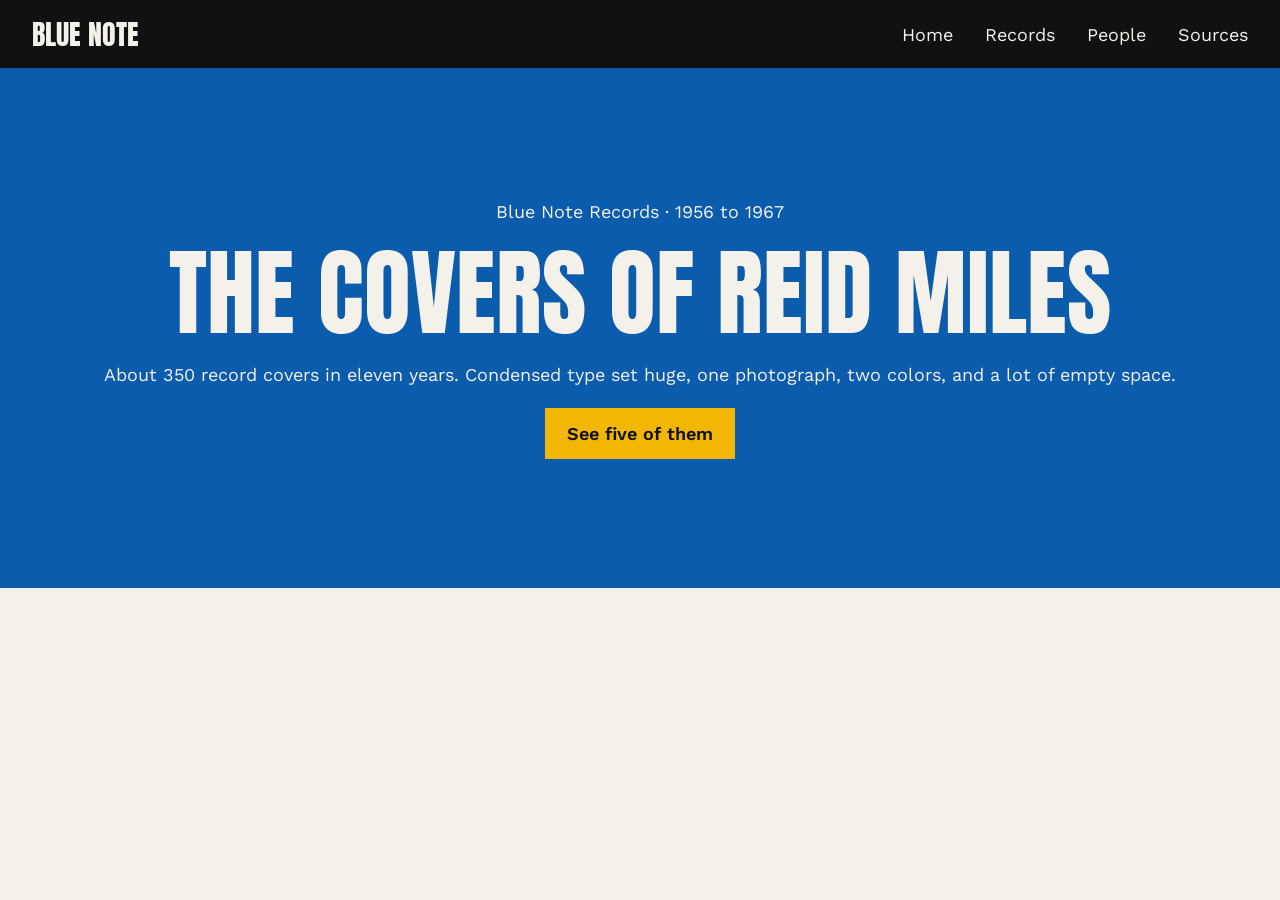
==== pages/blue-note.html @ 9ff17aea "css" ====
<!DOCTYPE html>
<html lang="en">
<head>
    <meta charset="utf-8">
    <meta name="viewport" content="width=device-width, initial-scale=1.0">
    <title>Blue Note, the covers of Reid Miles</title>

    <link rel="preconnect" href="https://fonts.googleapis.com">
    <link rel="preconnect" href="https://fonts.gstatic.com" crossorigin>
    <link href="https://fonts.googleapis.com/css2?family=Anton&family=Work+Sans:wght@400;600&display=swap" rel="stylesheet">

    <link rel="stylesheet" href="../css/styles.css">
</head>
<body>
  
<header class="site-header">
    <a class="logo" href="../index.html">Blue Note</a>
    <nav>
        <ul>
            <li><a href="../index.html">Home</a></li>
            <li><a href="#records">Records</a></li>
            <li><a href="#people">People</a></li>
            <li><a href="#sources">Sources</a></li>
        </ul>
    </nav>
</header>

<section class="hero">
    <p>Blue Note Records &middot; 1956 to 1967</p>
    <h1>The covers of Reid Miles</h1>
    <p>About 350 record covers in eleven years. 
        Condensed type set huge, one photograph, two colors,
        and a lot of empty space.</p>
    <a class="button" href="#records">See five of them</a>
</section>

</body>
</html>
---- css/styles.css ----
* {
    box-sizing: border-box;
    margin: 0;
    padding: 0;
}

body {
    background: #f4f1ea;
    color: #111111;
    font-family: 'Work Sans', sans-serif;
    font-size: 18px;
    line-height: 1.5;
}

h1, h2, h3, .logo {
    font-family: 'Anton', sans-serif;
    font-weight: 400;
    text-transform: uppercase;
    line-height: 1;
}

.site-header {
    display: flex;
    justify-content: space-between;
    align-items: center;
    padding: 20px 32px;
    background: #111111;
    color: #f4f1ea;
}

.site-header a {
    color: #f4f1ea;
    text-decoration: none;
}

.logo {
    font-size: 28px;
}

nav ul {
    display: flex;
    gap: 32px;
    list-style: none;
}

.hero {
    display: flex;
    flex-direction: column;
    justify-content: center;
    align-items: center;
    gap: 20px;
    min-height: 520px;
    padding: 48px 32px;
    background: #0b5cad;
    color: #f4f1ea;
    text-align: center;
}

.hero h1 {
    font-size: 96px;
}

.button {
    padding: 12px 22px;
    background: #f2b705;
    color: #111111;
    font-weight: 600;
    text-decoration: none;
}
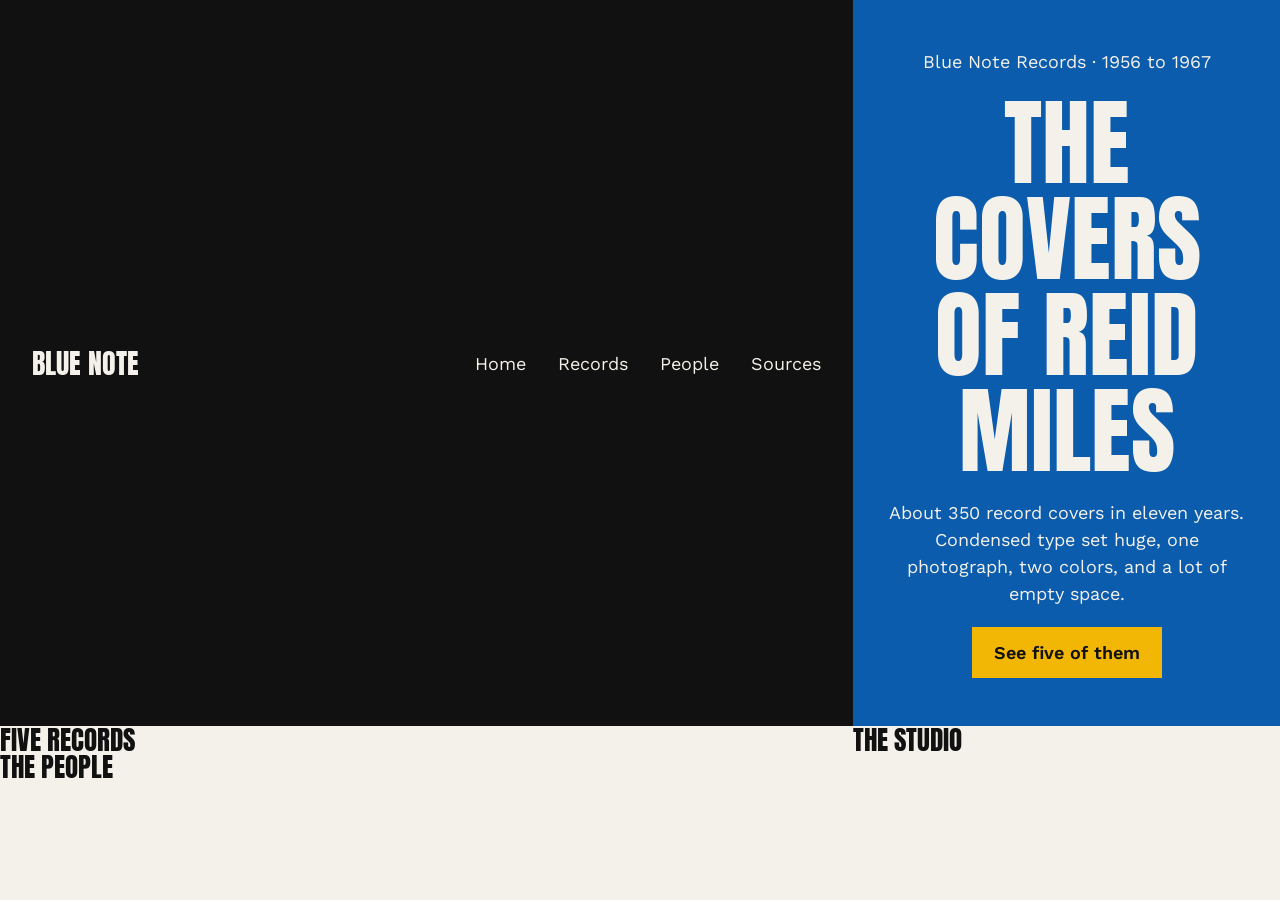
==== commit 9c441240: "idk why this isnt working" ====
--- a/pages/blue-note.html
+++ b/pages/blue-note.html
@@ -34,5 +34,17 @@
     <a class="button" href="#records">See five of them</a>
 </section>
 
+<section class="Records" id="Records">
+    <h2>Five Records</h2>
+</section>
+
+<aside class="studio">
+    <h2>The Studio</h2>
+</aside>
+
+<section class="People" id="People">
+    <h2>The People</h2>
+</section>
+
 </body>
 </html>
--- a/css/styles.css
+++ b/css/styles.css
@@ -5,6 +5,8 @@
 }
 
 body {
+    display: grid;
+    grid-template-columns: 2fr 1fr;
     background: #f4f1ea;
     color: #111111;
     font-family: 'Work Sans', sans-serif;
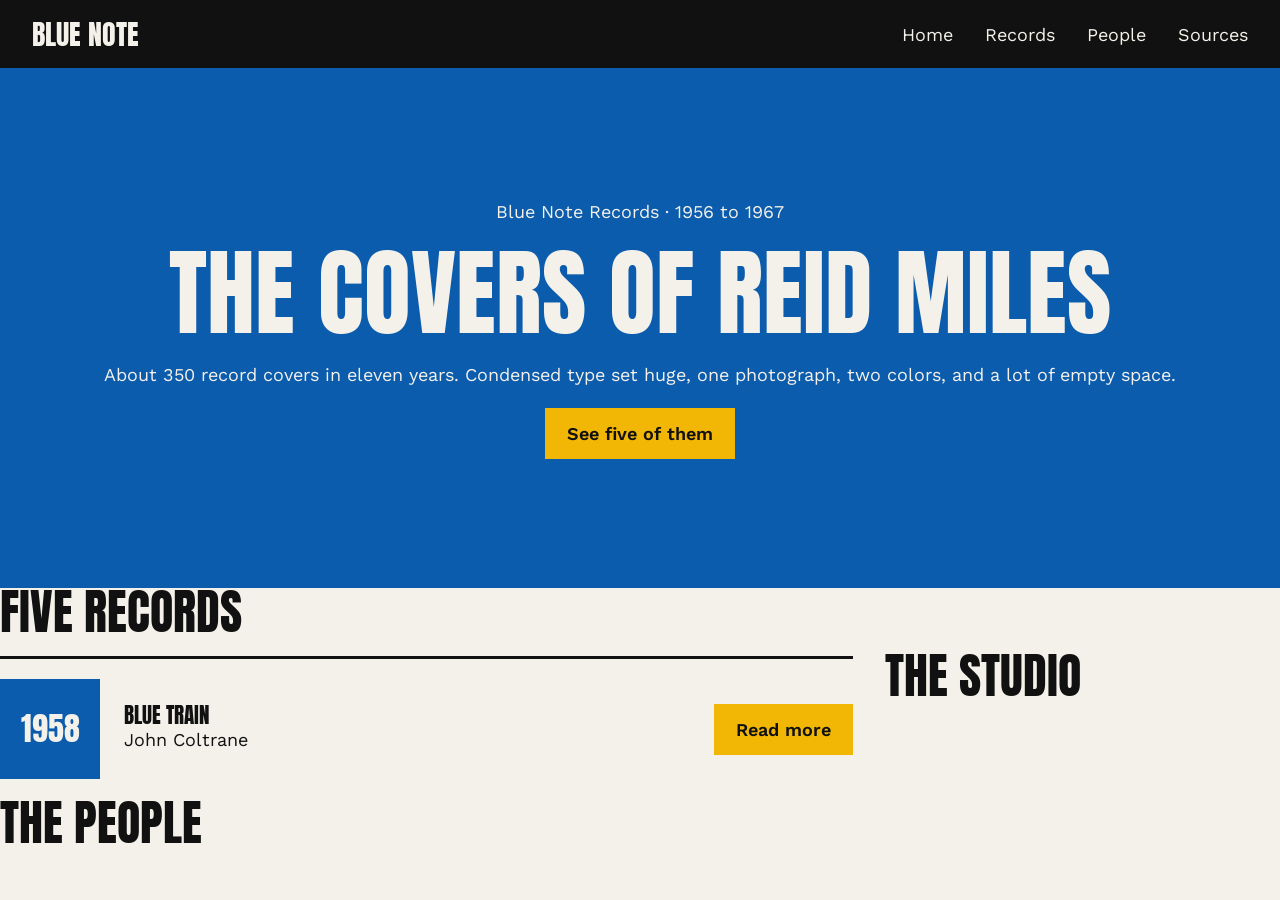
==== commit fcd33971: "one record" ====
--- a/pages/blue-note.html
+++ b/pages/blue-note.html
@@ -36,6 +36,15 @@
 
 <section class="Records" id="Records">
     <h2>Five Records</h2>
+
+    <article class="album">
+        <div class="swatch blue">1958</div>
+        <div class="info">
+            <h3>Blue Train</h3>
+            <p>John Coltrane</p>
+        </div>
+        <a class="button" href="https://en.wikipedia.org?wiki?Blue_Train_(album)">Read more</a>
+     </article>
 </section>
 
 <aside class="studio">
--- a/css/styles.css
+++ b/css/styles.css
@@ -14,7 +14,7 @@
     line-height: 1.5;
 }
 
-h1, h2, h3, .logo {
+h1, h2, h3, .logo, .swatch {
     font-family: 'Anton', sans-serif;
     font-weight: 400;
     text-transform: uppercase;
@@ -69,3 +69,46 @@
     font-weight: 600;
     text-decoration: none;
 }
+
+.site-header, .hero, .people, .site-footer {
+    grid-column: span 2;
+}
+
+.records, .studio, .people {
+    padding: 64px 32px;
+}
+
+h2 {
+    font-size: 48px;
+    margin-bottom: 20px;
+}
+
+h3 {
+    font-size: 32px,
+}
+
+.album {
+    display: flex;
+    align-items: center;
+    gap: 24px;
+    padding: 20px 0;
+    border-top: 3px solid #111111
+}
+
+.swatch {
+    display: flex;
+    justify-content: center;
+    align-items: center;
+    flex: 0 0 100px;
+    height: 100px;
+    font-size: 32px;
+}
+
+.blue { background: #0b5cad; color: #f4f1ea}
+.ink {background: #111111; color: #f2b705}
+.orange {background: #e06592}
+.yellow {background: #f2b705}
+
+.info {
+    flex: 1;
+}
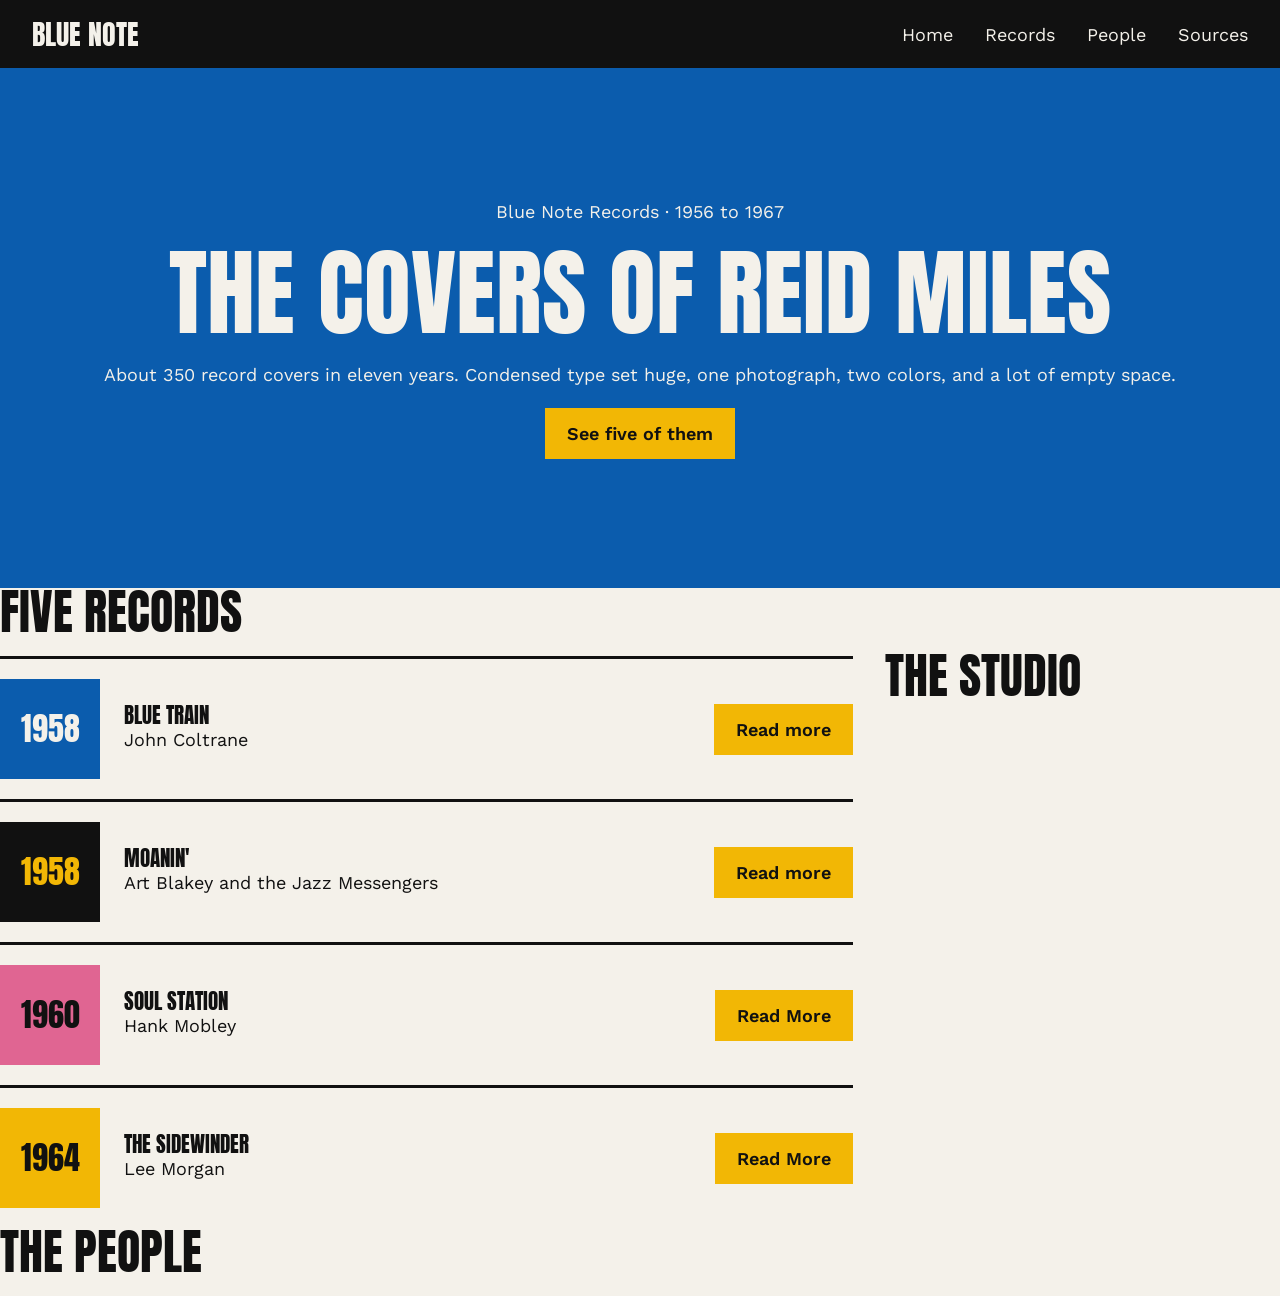
==== commit f8d3b469: "adding albums" ====
--- a/pages/blue-note.html
+++ b/pages/blue-note.html
@@ -45,6 +45,33 @@
         </div>
         <a class="button" href="https://en.wikipedia.org?wiki?Blue_Train_(album)">Read more</a>
      </article>
+
+     <article class="album">
+        <div class="swatch ink">1958</div>
+        <div class="info">
+            <h3>Moanin'</h3>
+            <p>Art Blakey and the Jazz Messengers</p>
+        </div>
+        <a class="button" href="https://en.wikipedia.org/wiki/Moanin%27">Read more</a>
+     </article>
+
+     <article class="album">
+        <div class="swatch orange">1960</div>
+        <div class="info">
+            <h3>Soul Station</h3>
+            <p>Hank Mobley</p>
+        </div>
+        <a class="button" href="https://en.wikipedia.org/wiki/Soul_Station">Read More</a>
+     </article>
+
+         <article class="album">
+        <div class="swatch yellow">1964</div>
+        <div class="info">
+            <h3>The Sidewinder</h3>
+            <p>Lee Morgan</p>
+        </div>
+        <a class="button" href="https://en.wikipedia.org/wiki/The_Sidewinder">Read More</a>
+     </article>
 </section>
 
 <aside class="studio">
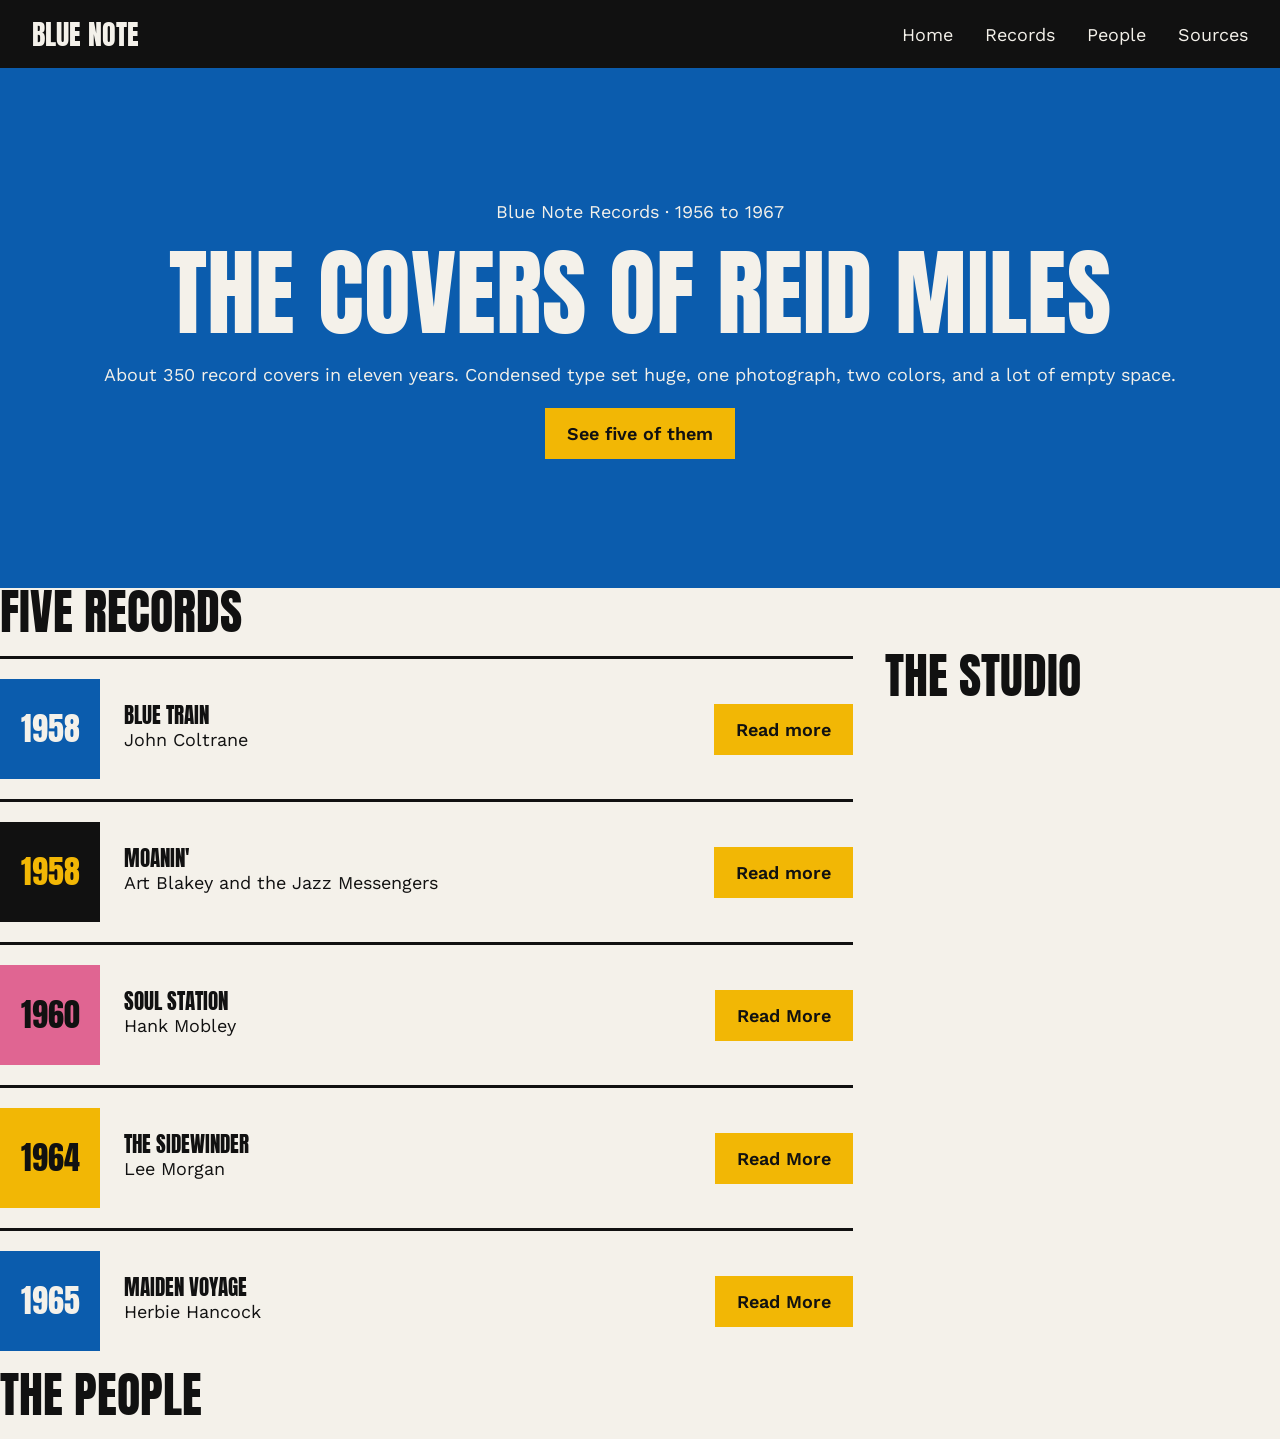
==== commit bcd0961b: "albums" ====
--- a/pages/blue-note.html
+++ b/pages/blue-note.html
@@ -64,13 +64,22 @@
         <a class="button" href="https://en.wikipedia.org/wiki/Soul_Station">Read More</a>
      </article>
 
-         <article class="album">
+    <article class="album">
         <div class="swatch yellow">1964</div>
         <div class="info">
             <h3>The Sidewinder</h3>
             <p>Lee Morgan</p>
         </div>
         <a class="button" href="https://en.wikipedia.org/wiki/The_Sidewinder">Read More</a>
+     </article>
+
+     <article class="album">
+        <div class="swatch blue">1965</div>
+        <div class="info">
+            <h3>Maiden Voyage</h3>
+            <p>Herbie Hancock</p>
+        </div>
+        <a class="button" href="https://en.wikipedia.org/wiki/Maiden_Voyage_(Herbie_Hancock_album)">Read More</a>
      </article>
 </section>
 
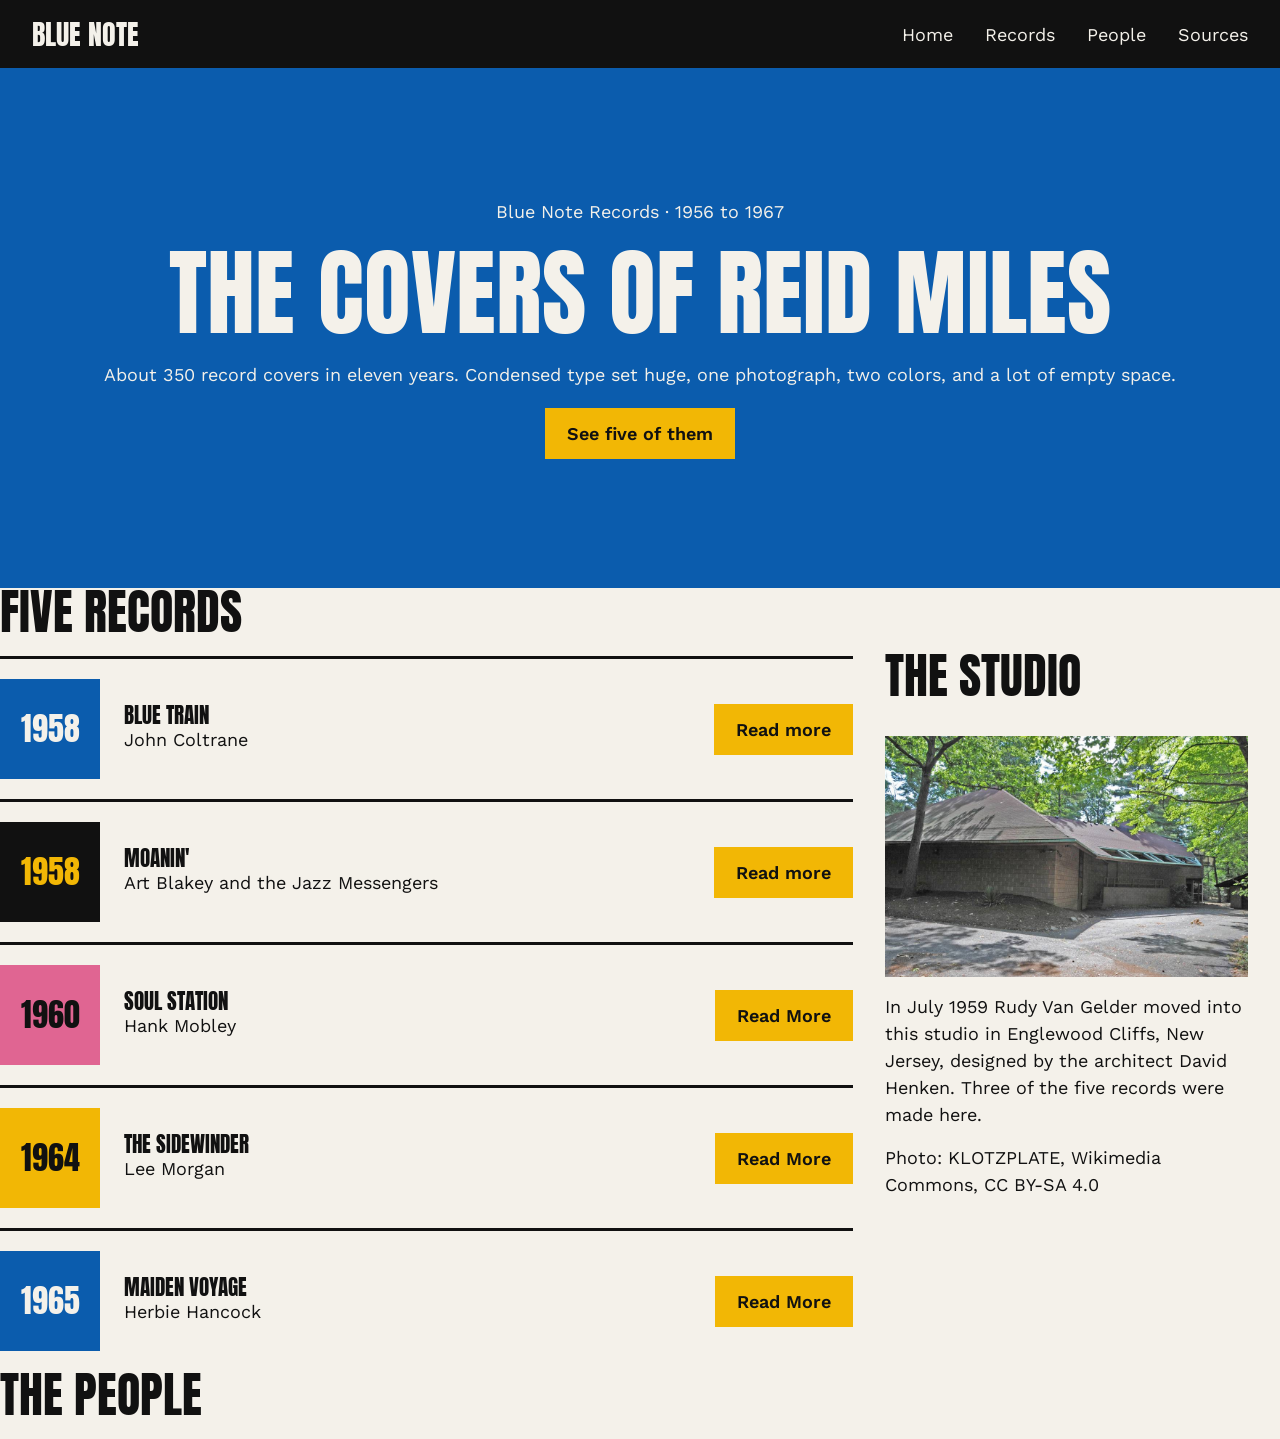
==== commit 5381ef48: "studio" ====
--- a/pages/blue-note.html
+++ b/pages/blue-note.html
@@ -85,6 +85,10 @@
 
 <aside class="studio">
     <h2>The Studio</h2>
+    <img src="../images/van-gelder-studio.jpg" width="1000" height="664"
+    alt="The low brick Van Gelder Studio under tall trees in Englewood Cliffs, New Jersey">
+    <p>In July 1959 Rudy Van Gelder moved into this studio in Englewood Cliffs, New Jersey, designed by the architect David Henken. Three of the five records were made here.</p>
+    <p>Photo: KLOTZPLATE, Wikimedia Commons, CC BY-SA 4.0</p>
 </aside>
 
 <section class="People" id="People">
--- a/css/styles.css
+++ b/css/styles.css
@@ -112,3 +112,15 @@
 .info {
     flex: 1;
 }
+
+.studio {
+    display: flex;
+    flex-direction: column;
+    gap: 16px;
+    
+}
+
+.studio img {
+    width: 100%;
+    height: auto;
+}
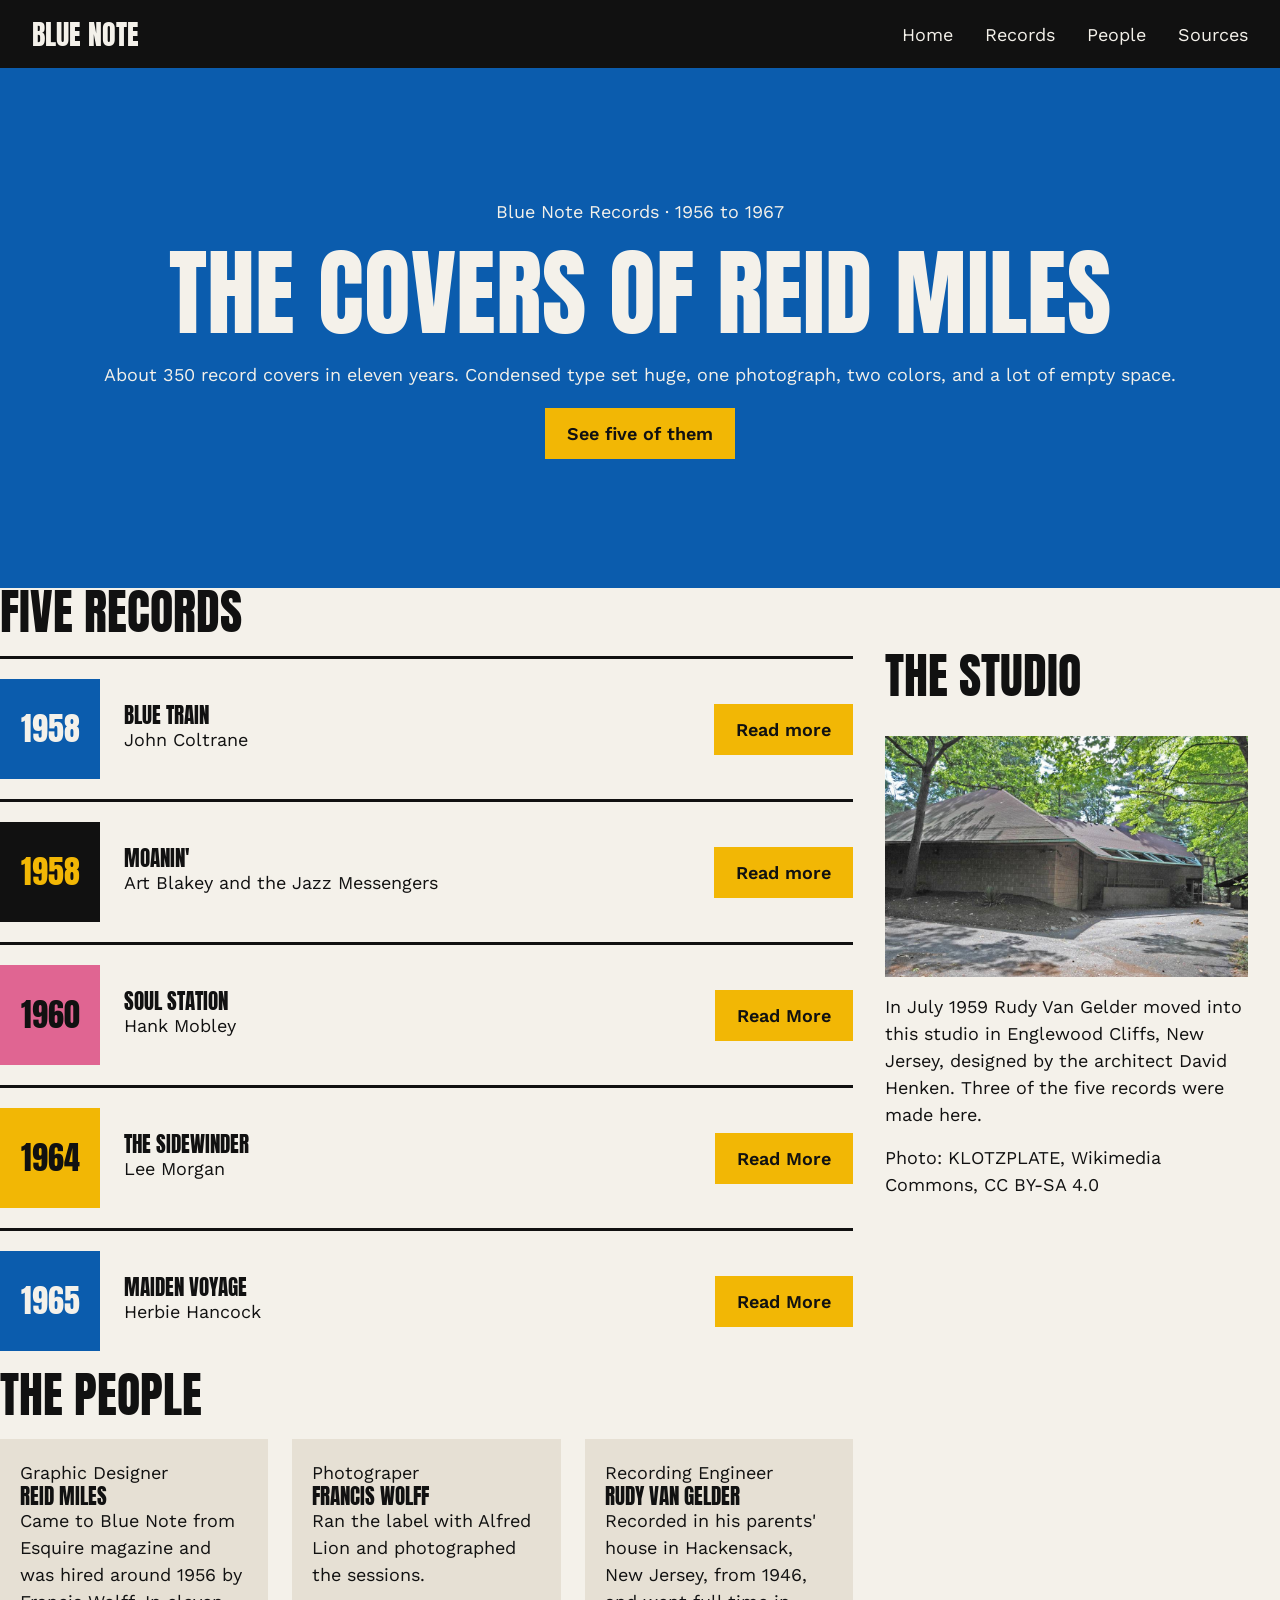
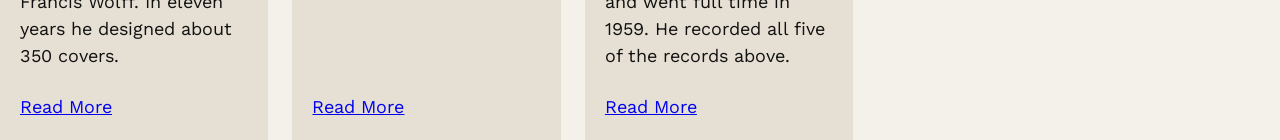
==== commit e64db8b2: "people" ====
--- a/pages/blue-note.html
+++ b/pages/blue-note.html
@@ -93,6 +93,34 @@
 
 <section class="People" id="People">
     <h2>The People</h2>
+    <div class="cards">
+        <article class="person">
+            <div>
+                <p>Graphic Designer</p>
+                <h3>Reid Miles</h3>
+                <p>Came to Blue Note from Esquire magazine and was hired around 1956 by Francis Wolff. In eleven years he designed about 350 covers.</p>
+            </div>
+            <a href="https://en.wikipedia.org/wiki/Reid_Miles">Read More</a>
+        </article>
+
+        <article class="person">
+            <div>
+                <p>Photograper</p>
+                <h3>Francis Wolff</h3>
+                <P>Ran the label with Alfred Lion and photographed the sessions.</P>
+            </div>
+            <a href="https://en.wikipedia.org/wiki/Francis_Wolff">Read More</a>
+        </article>
+
+            <article class="person">
+                <div>
+                    <p>Recording Engineer</p>
+                    <h3>Rudy Van Gelder</h3>
+                    <p>Recorded in his parents' house in Hackensack, New Jersey, from 1946, and went full time in 1959. He recorded all five of the records above.</p>
+                </div>
+                <a href="https://en.wikipedia.org/wiki/Rudy_Van_Gelder">Read More</a>
+            </article>
+    </div>
 </section>
 
 </body>
--- a/css/styles.css
+++ b/css/styles.css
@@ -117,10 +117,25 @@
     display: flex;
     flex-direction: column;
     gap: 16px;
-    
 }
 
 .studio img {
     width: 100%;
     height: auto;
 }
+
+.cards {
+    display: flex;
+    gap: 24px;
+}
+
+.person {
+    flex: 1;
+    display: flex;
+    flex-direction: column;
+    justify-content: space-between;
+    gap: 24px;
+    padding: 20px;
+    background: #e6e0d4;
+
+}
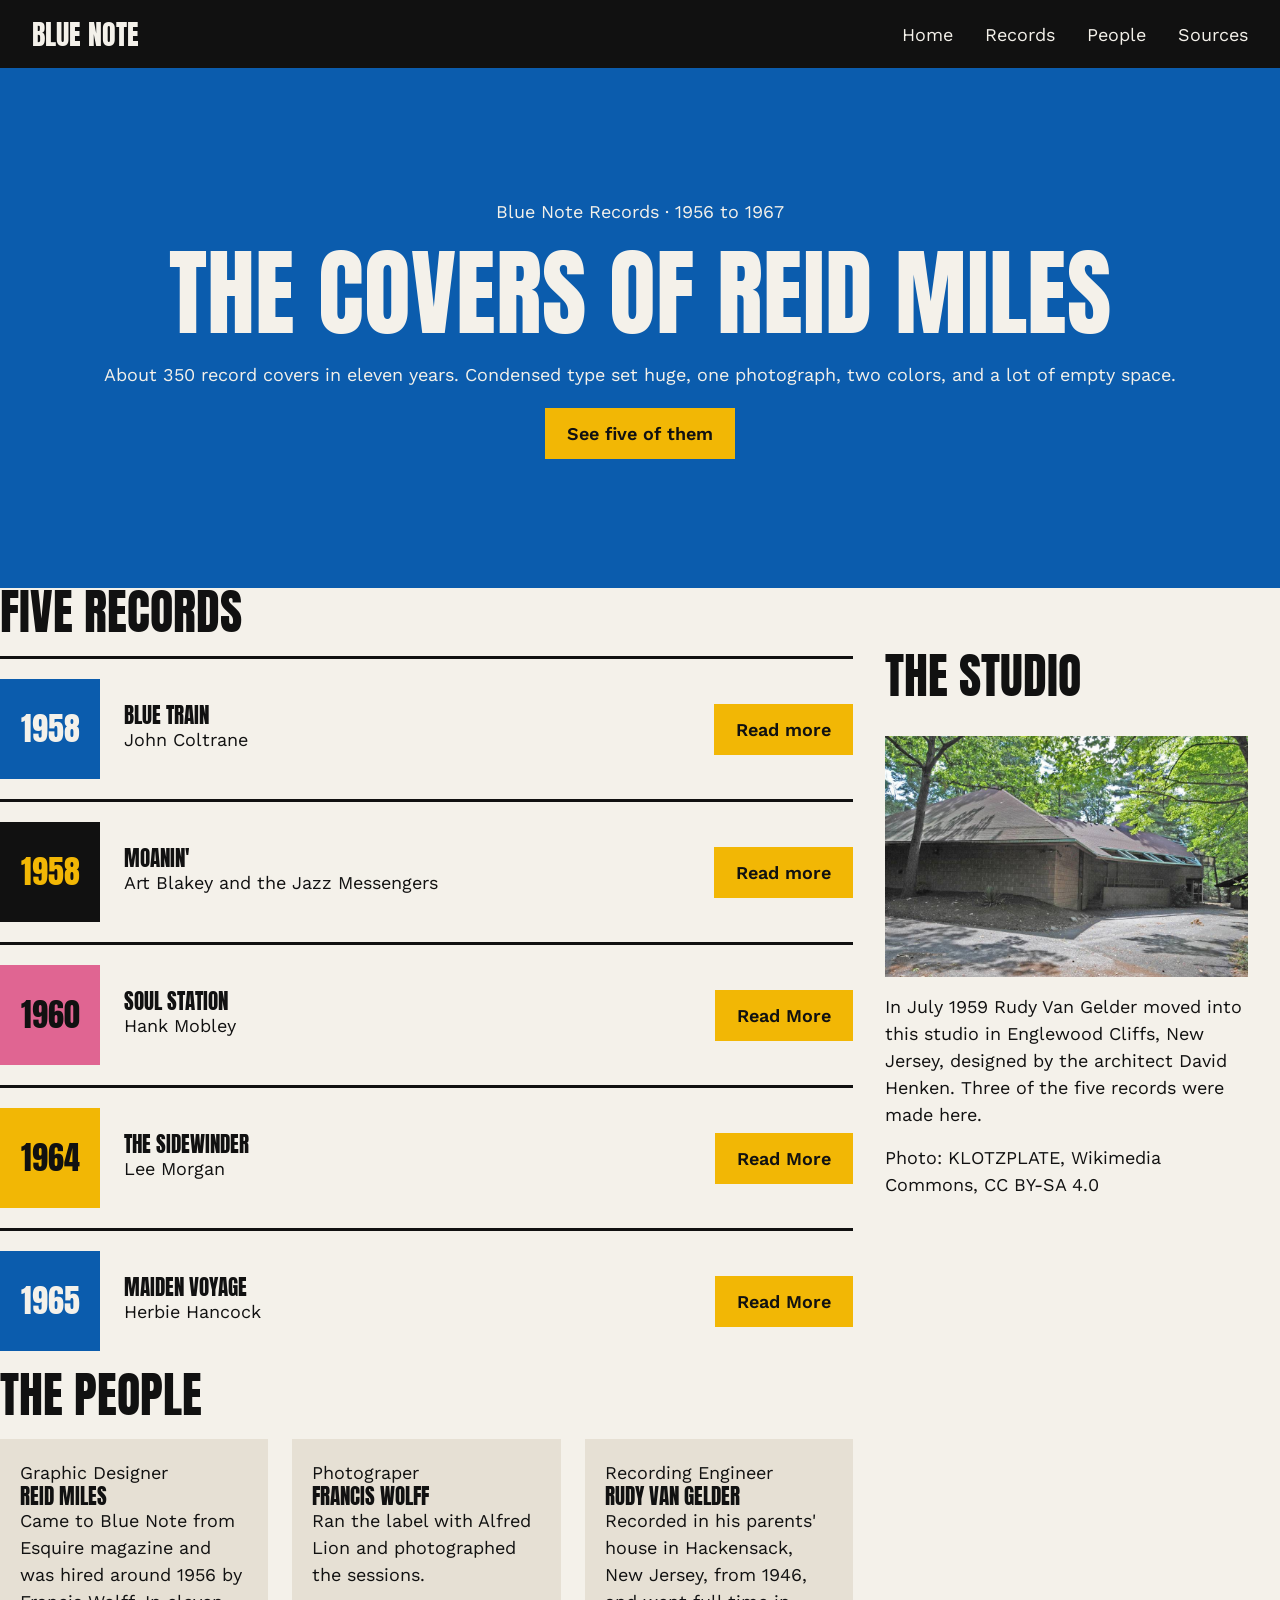
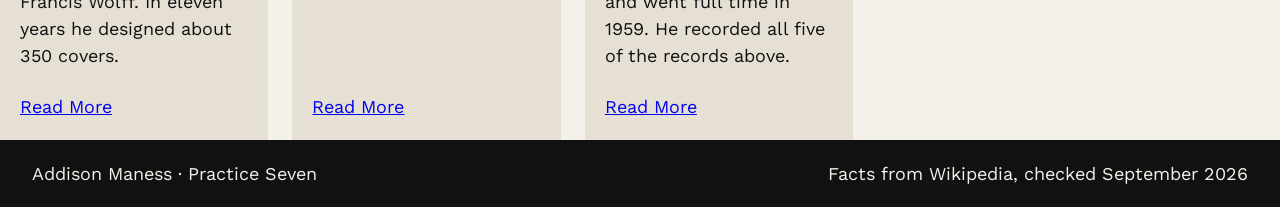
==== commit 4c191b8c: "finished page" ====
--- a/pages/blue-note.html
+++ b/pages/blue-note.html
@@ -123,5 +123,9 @@
     </div>
 </section>
 
+<footer class="site-footer" id="sources">
+    <p>Addison Maness &middot; Practice Seven</p>
+    <p>Facts from Wikipedia, checked September 2026</p>
+</footer>
 </body>
 </html>
--- a/css/styles.css
+++ b/css/styles.css
@@ -21,7 +21,7 @@
     line-height: 1;
 }
 
-.site-header {
+.site-header, .site-footer {
     display: flex;
     justify-content: space-between;
     align-items: center;
